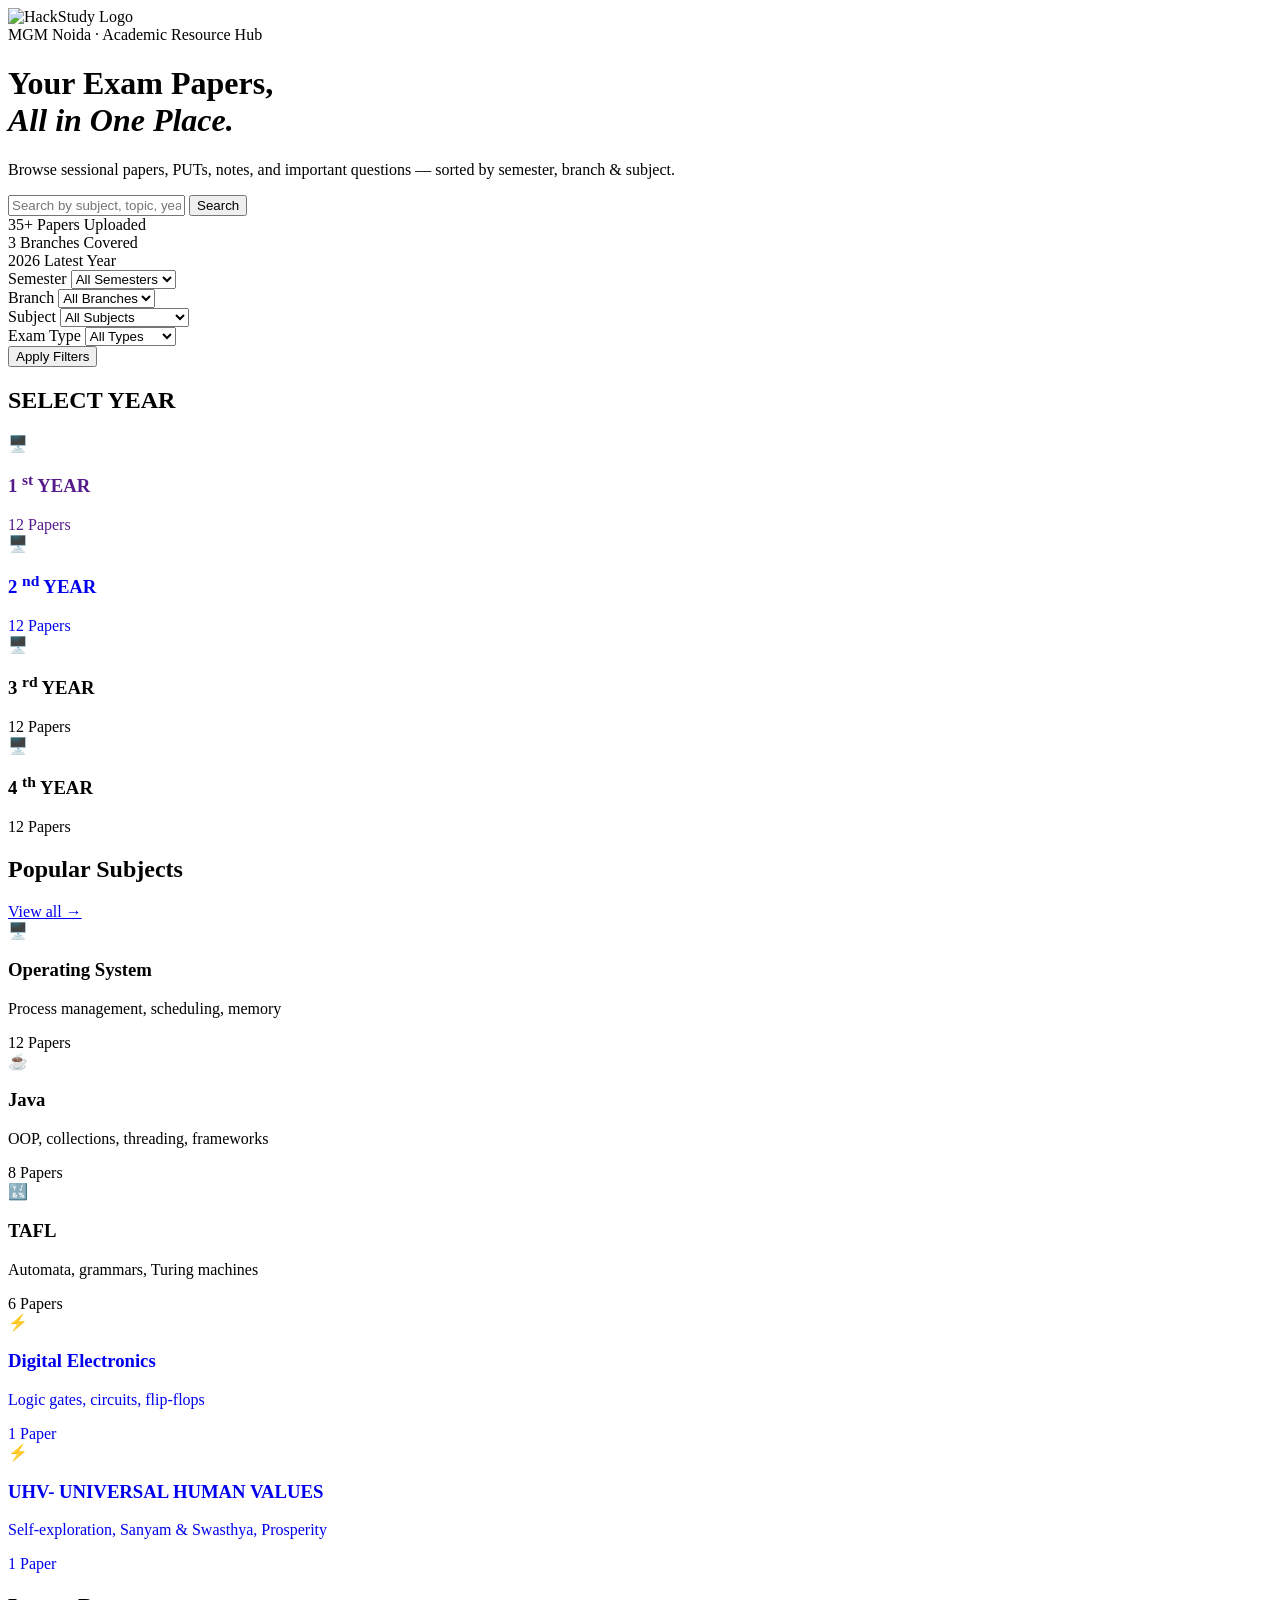
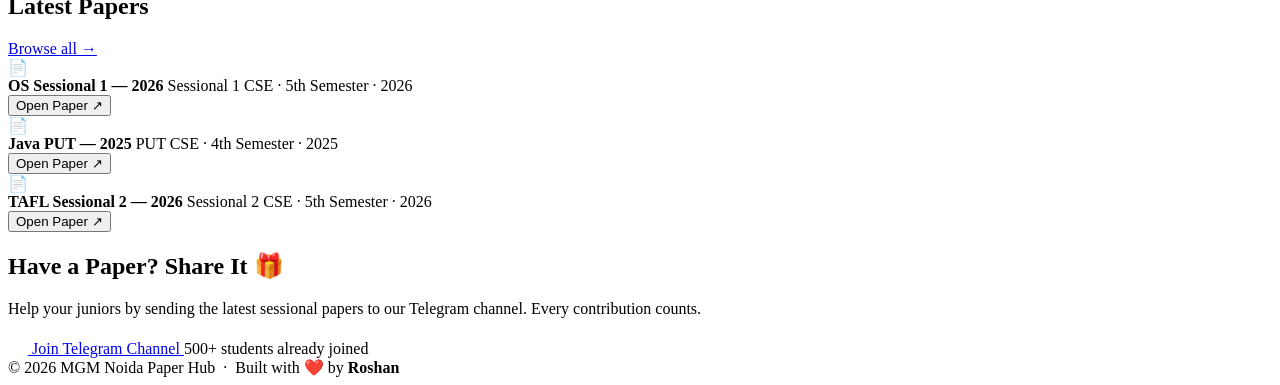
==== index.html @ 0af88315 "fix: correct Telegram link redirect behavior" ====
<!DOCTYPE html>
<html lang="en">

<head>
  <meta charset="UTF-8" />
  <meta name="viewport" content="width=device-width, initial-scale=1.0" />
  <title>HackStudy</title>
  <link
    href="https://fonts.googleapis.com/css2?family=Syne:wght@400;600;700;800&family=DM+Sans:ital,opsz,wght@0,9..40,300;0,9..40,400;0,9..40,500;1,9..40,300&display=swap"
    rel="stylesheet">
  <link rel="stylesheet" href="./css/style.css">
  <link rel="shortcut icon" href="favicon.ico" type="image/x-icon">
</head>

<body>


  <header>
    <nav class="navbar">
      <img src="./assets/images/logo.png" alt="HackStudy Logo" class="logo-img">
    </nav>
    <div class="header-bg-lines"></div>
    <div class="header-orb"></div>
    <div class="header-orb2"></div>
    <div class="header-inner">
      <div class="header-badge fade-up">
        <span></span> MGM Noida · Academic Resource Hub
      </div>
      <h1 class="fade-up delay-1">
        Your Exam Papers,<br><em>All in One Place.</em>
      </h1>
      <p class="fade-up delay-2">
        Browse sessional papers, PUTs, notes, and important questions — sorted by semester, branch & subject.
      </p>
      <div class="search-wrap fade-up delay-3">
        <input type="text" placeholder="Search by subject, topic, year…" />
        <button>Search</button>
      </div>
      <div class="header-stats fade-up delay-4">
        <div class="stat">
          <span class="stat-num">35+</span>
          <span class="stat-label">Papers Uploaded</span>
        </div>
        <div class="stat">
          <span class="stat-num">3</span>
          <span class="stat-label">Branches Covered</span>
        </div>
        <div class="stat">
          <span class="stat-num">2026</span>
          <span class="stat-label">Latest Year</span>
        </div>
      </div>
    </div>
  </header>

  <div class="container">

    <!-- Filters -->
    <div class="filter-bar fade-up">
      <div class="filter-group">
        <label>Semester</label>
        <select>
          <option>All Semesters</option>
          <option>3rd</option>
          <option>4th</option>
          <option>5th</option>
        </select>
      </div>
      <div class="filter-group">
        <label>Branch</label>
        <select>
          <option>All Branches</option>
          <option>CSE</option>
          <option>IT</option>
          <option>ECE</option>
        </select>
      </div>
      <div class="filter-group">
        <label>Subject</label>
        <select>
          <option>All Subjects</option>
          <option>Operating System</option>
          <option>Java</option>
          <option>TAFL</option>
          <option>Digital Electronics</option>
        </select>
      </div>
      <div class="filter-group">
        <label>Exam Type</label>
        <select>
          <option>All Types</option>
          <option>Sessional 1</option>
          <option>Sessional 2</option>
          <option>PUT</option>
        </select>
      </div>
      <button class="filter-btn">Apply Filters</button>
    </div>


    <div>
      <h2>SELECT YEAR</h2>
    </div>

    <div class="cards">
      <a href="" style="text-decoration:none;">
        <div class="card" style="--card-accent:#e85d26; --pill-bg:#fff0ea; --pill-color:#c94a13;">
          <span class="card-icon">🖥️</span>
          <h3>1 <sup>st</sup> YEAR</h3>
          <p></p>
          <span class="pill">12 Papers</span>
        </div>
      </a>


      <a href="./pages/subTwo.html" style="text-decoration:none;">
        <div class="card" style="--card-accent:#e85d26; --pill-bg:#fff0ea; --pill-color:#c94a13;">
          <span class="card-icon">🖥️</span>
          <h3>2 <sup>nd</sup> YEAR</h3>
          <p></p>
          <span class="pill">12 Papers</span>
        </div>
      </a>


      <div class="card" style="--card-accent:#e85d26; --pill-bg:#fff0ea; --pill-color:#c94a13;">
        <span class="card-icon">🖥️</span>
        <h3>3 <sup>rd</sup> YEAR</h3>
        <p></p>
        <span class="pill">12 Papers</span>
      </div>
      <div class="card" style="--card-accent:#e85d26; --pill-bg:#fff0ea; --pill-color:#c94a13;">
        <span class="card-icon">🖥️</span>
        <h3>4 <sup>th</sup> YEAR</h3>
        <p></p>
        <span class="pill">12 Papers</span>
      </div>
    </div>


    <!-- Popular Subjects -->
    <div class="section-header">
      <h2 class="section-title">Popular Subjects</h2>
      <a href="#" class="section-link">View all →</a>
    </div>

    <div class="cards">
      <div class="card" style="--card-accent:#e85d26; --pill-bg:#fff0ea; --pill-color:#c94a13;">
        <span class="card-icon">🖥️</span>
        <h3>Operating System</h3>
        <p>Process management, scheduling, memory</p>
        <span class="pill">12 Papers</span>
      </div>
      <div class="card" style="--card-accent:#3b5bdb; --pill-bg:#eaf0ff; --pill-color:#2d4fbb;">
        <span class="card-icon">☕</span>
        <h3>Java</h3>
        <p>OOP, collections, threading, frameworks</p>
        <span class="pill">8 Papers</span>
      </div>
      <div class="card" style="--card-accent:#7c3aed; --pill-bg:#f3eeff; --pill-color:#6d28d9;">
        <span class="card-icon">🔣</span>
        <h3>TAFL</h3>
        <p>Automata, grammars, Turing machines</p>
        <span class="pill">6 Papers</span>
      </div>
      <a href="./pages/digital.html" style="text-decoration:none;">
        <div class="card" style="--card-accent:#059669; --pill-bg:#ecfdf5; --pill-color:#047857;">
          <span class="card-icon">⚡</span>
          <h3>Digital Electronics</h3>
          <p>Logic gates, circuits, flip-flops</p>
          <span class="pill">1 Paper</span>
        </div>
      </a>
      <a href="./pages/UHV.html" style="text-decoration:none;">
        <div class="card" style="--card-accent:#059669; --pill-bg:#ecfdf5; --pill-color:#047857;">
          <span class="card-icon">⚡</span>
          <h3>UHV- UNIVERSAL HUMAN VALUES</h3>
          <p>Self-exploration, Sanyam & Swasthya, Prosperity</p>
          <span class="pill">1 Paper</span>
        </div>
      </a>
    </div>

    <!-- Latest Papers -->
    <div class="section-header">
      <h2 class="section-title">Latest Papers</h2>
      <a href="#" class="section-link">Browse all →</a>
    </div>

    <div class="paper-list">
      <div class="paper-item">
        <div class="paper-icon">📄</div>
        <div class="paper-meta">
          <strong>OS Sessional 1 — 2026</strong>
          <span>
            <span class="paper-tag tag-sess">Sessional 1</span>
            CSE · 5th Semester · 2026
          </span>
        </div>
        <button class="paper-btn">Open Paper ↗</button>
      </div>

      <div class="paper-item">
        <div class="paper-icon">📄</div>
        <div class="paper-meta">
          <strong>Java PUT — 2025</strong>
          <span>
            <span class="paper-tag tag-put">PUT</span>
            CSE · 4th Semester · 2025
          </span>
        </div>
        <button class="paper-btn">Open Paper ↗</button>
      </div>

      <div class="paper-item">
        <div class="paper-icon">📄</div>
        <div class="paper-meta">
          <strong>TAFL Sessional 2 — 2026</strong>
          <span>
            <span class="paper-tag tag-sess">Sessional 2</span>
            CSE · 5th Semester · 2026
          </span>
        </div>
        <button class="paper-btn">Open Paper ↗</button>
      </div>
    </div>

    <!-- Contribute CTA -->
    <div class="contribute-box">
      <div class="contribute-text">
        <h2>Have a Paper? Share It 🎁</h2>
        <p>Help your juniors by sending the latest sessional papers to our Telegram channel. Every contribution counts.
        </p>
      </div>
      <div class="contribute-actions">
        <a href="https://t.me/+d8AozSrEgHFjOGM1" target="_blank" rel="noopener noreferrer" class="tg-btn">
          <svg width="20" height="20" viewBox="0 0 24 24" fill="white">
            <path
              d="M11.944 0A12 12 0 0 0 0 12a12 12 0 0 0 12 12 12 12 0 0 0 12-12A12 12 0 0 0 12 0a12 12 0 0 0-.056 0zm4.962 7.224c.1-.002.321.023.465.14a.506.506 0 0 1 .171.325c.016.093.036.306.02.472-.18 1.898-.962 6.502-1.36 8.627-.168.9-.499 1.201-.82 1.23-.696.065-1.225-.46-1.9-.902-1.056-.693-1.653-1.124-2.678-1.8-1.185-.78-.417-1.21.258-1.91.177-.184 3.247-2.977 3.307-3.23.007-.032.014-.15-.056-.212s-.174-.041-.249-.024c-.106.024-1.793 1.14-5.061 3.345-.48.33-.913.49-1.302.48-.428-.008-1.252-.241-1.865-.44-.752-.245-1.349-.374-1.297-.789.027-.216.325-.437.893-.663 3.498-1.524 5.83-2.529 6.998-3.014 3.332-1.386 4.025-1.627 4.476-1.635z" />
          </svg>
          Join Telegram Channel
        </a>
        <span class="tg-note">500+ students already joined</span>
      </div>
    </div>

  </div>

  <footer>
    © 2026 MGM Noida Paper Hub &nbsp;·&nbsp; Built with ❤️ by <strong>Roshan</strong>
  </footer>

</body>

</html>
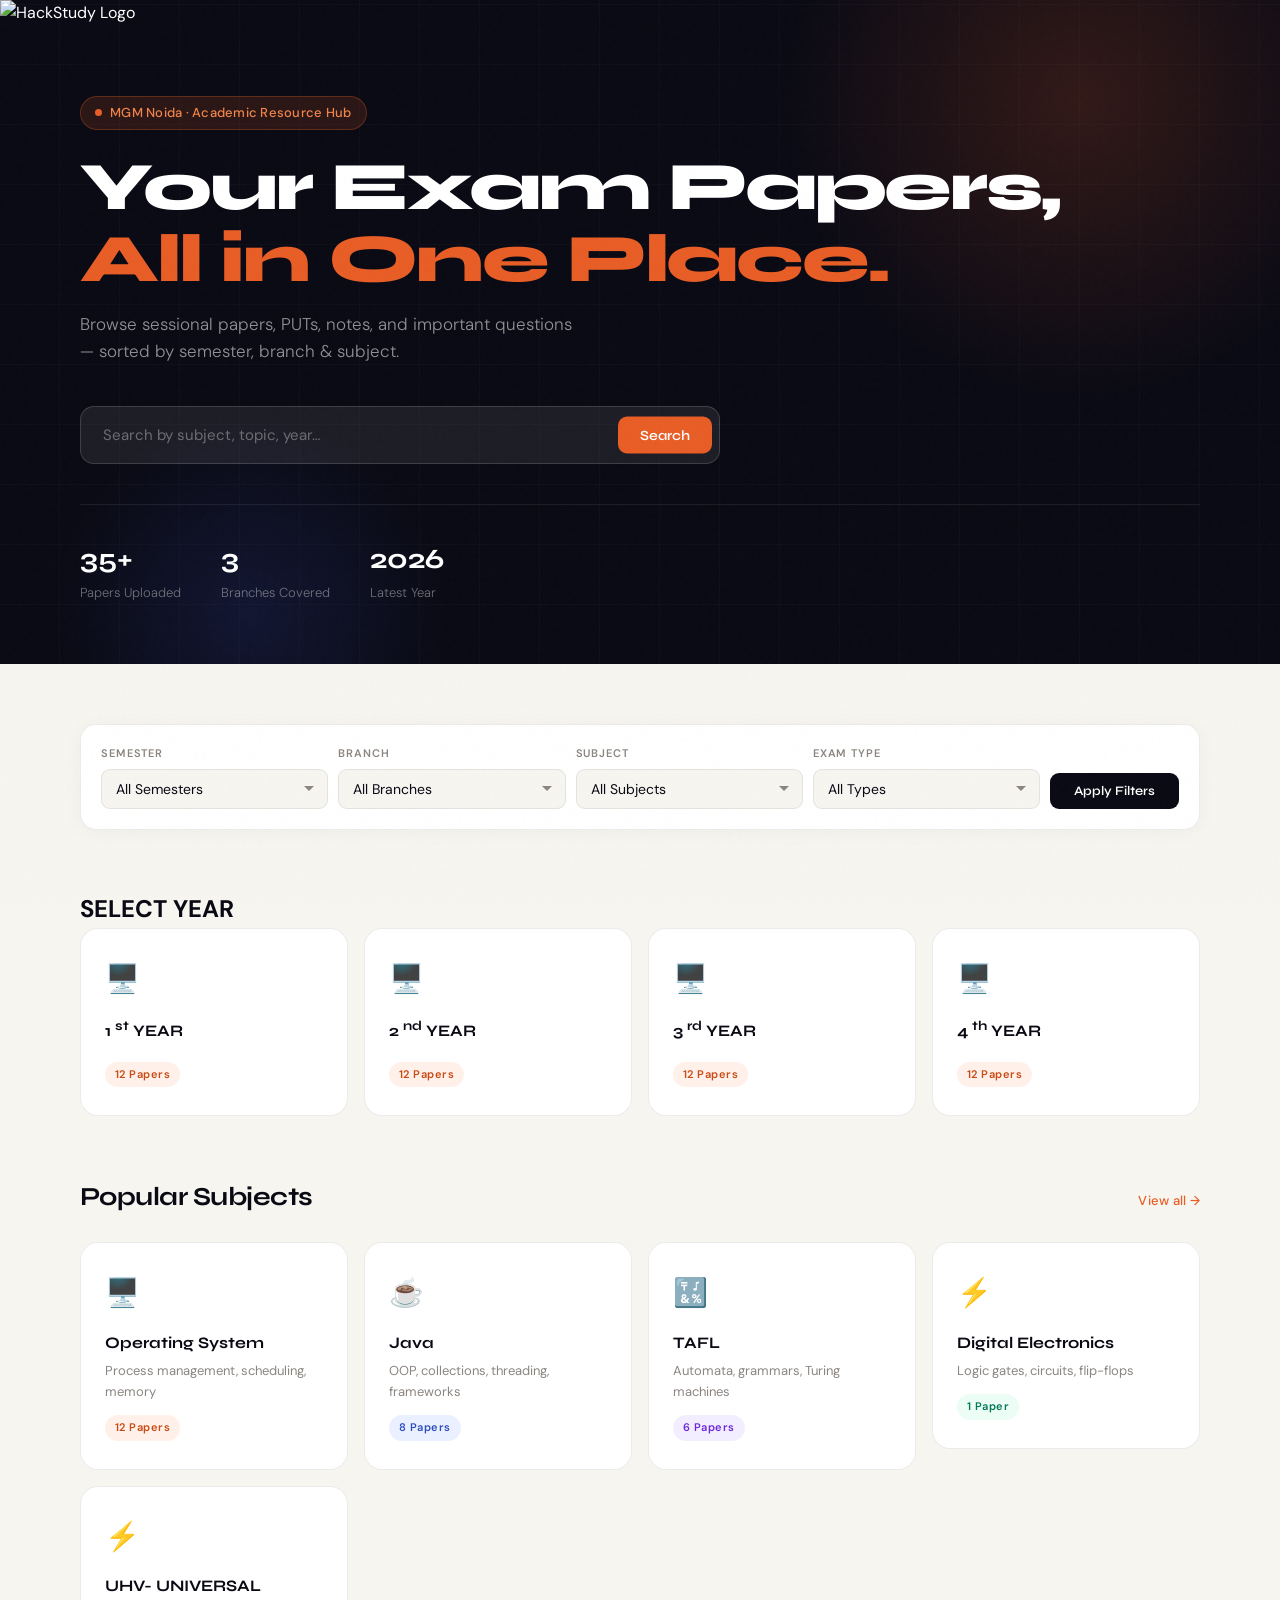
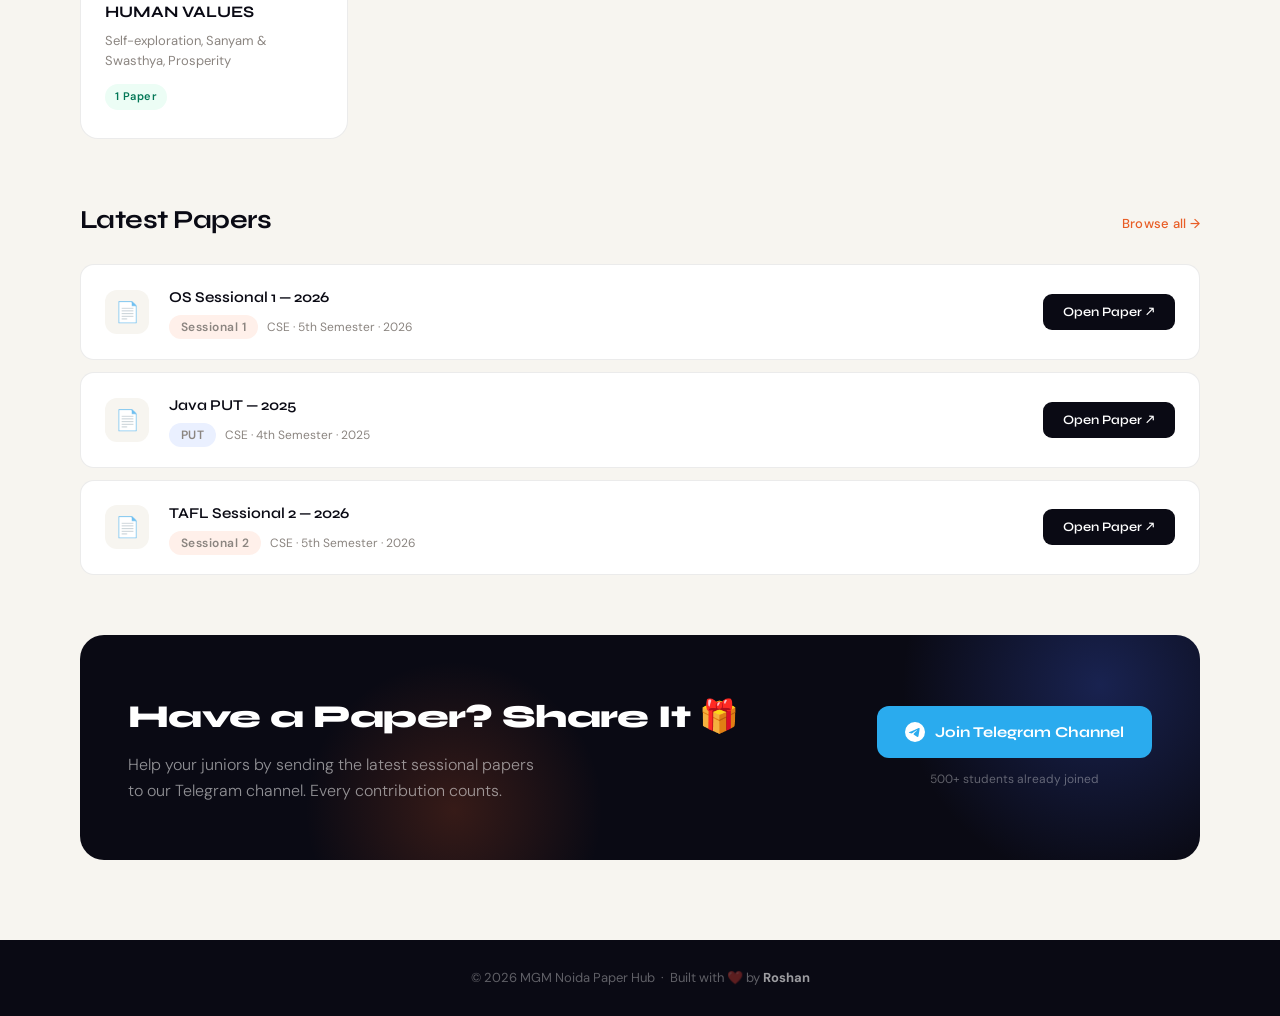
==== commit 03ba792b: "feat: add HackStudy favicon" ====
--- a/index.html
+++ b/index.html
@@ -5,6 +5,7 @@
   <meta charset="UTF-8" />
   <meta name="viewport" content="width=device-width, initial-scale=1.0" />
   <title>HackStudy</title>
+  <link rel="icon" href="favi/hackStudy.png">
   <link
     href="https://fonts.googleapis.com/css2?family=Syne:wght@400;600;700;800&family=DM+Sans:ital,opsz,wght@0,9..40,300;0,9..40,400;0,9..40,500;1,9..40,300&display=swap"
     rel="stylesheet">
--- a/css/style.css
+++ b/css/style.css
@@ -0,0 +1,595 @@
+:root {
+      --ink: #0a0a14;
+      --paper: #f7f5f0;
+      --cream: #ede9e1;
+      --accent: #e85d26;
+      --accent2: #3b5bdb;
+      --muted: #8b8580;
+      --card-bg: #ffffff;
+      --border: rgba(0,0,0,0.08);
+    }
+
+    * {
+      margin: 0;
+      padding: 0;
+      box-sizing: border-box;
+      
+    }
+
+    body {
+      background: var(--paper);
+      color: var(--ink);
+      font-family: 'DM Sans', sans-serif;
+      line-height: 1.6;
+      overflow-x: hidden;
+    }
+
+    /* ─── NOISE TEXTURE OVERLAY ─── */
+    body::before {
+      content: '';
+      position: fixed;
+      inset: 0;
+      background-image: url("data:image/svg+xml,%3Csvg viewBox='0 0 200 200' xmlns='http://www.w3.org/2000/svg'%3E%3Cfilter id='noise'%3E%3CfeTurbulence type='fractalNoise' baseFrequency='0.9' numOctaves='4' stitchTiles='stitch'/%3E%3C/filter%3E%3Crect width='100%25' height='100%25' filter='url(%23noise)' opacity='0.04'/%3E%3C/svg%3E");
+      pointer-events: none;
+      z-index: 999;
+      opacity: 0.4;
+    }
+
+    /* ─── HEADER ─── */
+    header {
+      background: var(--ink);
+      color: white;
+      padding: 0;
+      position: relative;
+      overflow: hidden;
+    }
+
+    .header-bg-lines {
+      position: absolute;
+      inset: 0;
+      background-image:
+        repeating-linear-gradient(0deg, transparent, transparent 59px, rgba(255,255,255,0.04) 60px),
+        repeating-linear-gradient(90deg, transparent, transparent 59px, rgba(255,255,255,0.04) 60px);
+    }
+
+    .header-orb {
+      position: absolute;
+      width: 600px;
+      height: 600px;
+      border-radius: 50%;
+      background: radial-gradient(circle, rgba(232,93,38,0.18) 0%, transparent 70%);
+      top: -200px;
+      right: -100px;
+      pointer-events: none;
+    }
+
+    .header-orb2 {
+      position: absolute;
+      width: 400px;
+      height: 400px;
+      border-radius: 50%;
+      background: radial-gradient(circle, rgba(59,91,219,0.15) 0%, transparent 70%);
+      bottom: -150px;
+      left: 50px;
+      pointer-events: none;
+    }
+
+    .header-inner {
+      position: relative;
+      z-index: 1;
+      max-width: 1200px;
+      margin: 0 auto;
+      padding: 70px 40px 60px;
+    }
+
+    .header-badge {
+      display: inline-flex;
+      align-items: center;
+      gap: 8px;
+      background: rgba(232,93,38,0.15);
+      border: 1px solid rgba(232,93,38,0.3);
+      color: #f0854a;
+      padding: 6px 14px;
+      border-radius: 100px;
+      font-size: 13px;
+      font-weight: 500;
+      margin-bottom: 22px;
+      letter-spacing: 0.02em;
+    }
+
+    .header-badge span {
+      width: 7px;
+      height: 7px;
+      background: #e85d26;
+      border-radius: 50%;
+      display: inline-block;
+      animation: pulse 2s infinite;
+    }
+
+    @keyframes pulse {
+      0%, 100% { opacity: 1; transform: scale(1); }
+      50% { opacity: 0.5; transform: scale(0.8); }
+    }
+
+    header h1 {
+      font-family: 'Syne', sans-serif;
+      font-size: clamp(38px, 6vw, 68px);
+      font-weight: 800;
+      line-height: 1.05;
+      letter-spacing: -0.03em;
+      margin-bottom: 16px;
+    }
+
+    header h1 em {
+      font-style: normal;
+      color: var(--accent);
+    }
+
+    header p {
+      font-size: 17px;
+      color: rgba(255,255,255,0.55);
+      font-weight: 300;
+      max-width: 500px;
+      margin-bottom: 40px;
+    }
+
+    .search-wrap {
+      max-width: 640px;
+      position: relative;
+    }
+
+    .search-wrap input {
+      width: 100%;
+      padding: 18px 140px 18px 22px;
+      background: rgba(255,255,255,0.08);
+      border: 1px solid rgba(255,255,255,0.15);
+      border-radius: 14px;
+      color: white;
+      font-size: 15px;
+      font-family: 'DM Sans', sans-serif;
+      outline: none;
+      transition: border 0.2s, background 0.2s;
+    }
+
+    .search-wrap input::placeholder { color: rgba(255,255,255,0.35); }
+    .search-wrap input:focus {
+      border-color: rgba(232,93,38,0.5);
+      background: rgba(255,255,255,0.12);
+    }
+
+    .search-wrap button {
+      position: absolute;
+      right: 8px;
+      top: 50%;
+      transform: translateY(-50%);
+      background: var(--accent);
+      color: white;
+      border: none;
+      padding: 10px 22px;
+      border-radius: 9px;
+      font-family: 'Syne', sans-serif;
+      font-weight: 600;
+      font-size: 14px;
+      cursor: pointer;
+      transition: background 0.2s, transform 0.15s;
+    }
+
+    .search-wrap button:hover {
+      background: #d04e1a;
+      transform: translateY(-50%) scale(1.03);
+    }
+
+    .header-stats {
+      display: flex;
+      gap: 40px;
+      margin-top: 40px;
+      padding-top: 32px;
+      border-top: 1px solid rgba(255,255,255,0.08);
+    }
+
+    .stat {
+      display: flex;
+      flex-direction: column;
+      gap: 2px;
+    }
+
+    .stat-num {
+      font-family: 'Syne', sans-serif;
+      font-size: 28px;
+      font-weight: 700;
+      color: white;
+    }
+
+    .stat-label {
+      font-size: 13px;
+      color: rgba(255,255,255,0.4);
+      font-weight: 300;
+    }
+
+    /* ─── MAIN ─── */
+    .container {
+      max-width: 1200px;
+      margin: 0 auto;
+      padding: 60px 40px 80px;
+    }
+
+    /* ─── FILTERS ─── */
+    .filter-bar {
+      display: flex;
+      gap: 10px;
+      flex-wrap: wrap;
+      margin-bottom: 60px;
+      padding: 20px;
+      background: var(--card-bg);
+      border-radius: 16px;
+      border: 1px solid var(--border);
+      box-shadow: 0 2px 20px rgba(0,0,0,0.04);
+    }
+
+    .filter-bar label {
+      font-size: 11px;
+      font-weight: 600;
+      letter-spacing: 0.08em;
+      text-transform: uppercase;
+      color: var(--muted);
+      display: block;
+      margin-bottom: 6px;
+    }
+
+    .filter-group {
+      display: flex;
+      flex-direction: column;
+      flex: 1;
+      min-width: 140px;
+    }
+
+    .filter-group select {
+      padding: 10px 14px;
+      border-radius: 9px;
+      border: 1.5px solid var(--border);
+      background: var(--paper);
+      font-family: 'DM Sans', sans-serif;
+      font-size: 14px;
+      color: var(--ink);
+      outline: none;
+      cursor: pointer;
+      transition: border-color 0.2s;
+      appearance: none;
+      background-image: url("data:image/svg+xml,%3Csvg xmlns='http://www.w3.org/2000/svg' width='12' height='12' viewBox='0 0 12 12'%3E%3Cpath fill='%238b8580' d='M6 8L1 3h10z'/%3E%3C/svg%3E");
+      background-repeat: no-repeat;
+      background-position: right 12px center;
+      padding-right: 32px;
+    }
+
+    .filter-group select:focus { border-color: var(--accent2); }
+
+    .filter-btn {
+      align-self: flex-end;
+      padding: 10px 24px;
+      background: var(--ink);
+      color: white;
+      border: none;
+      border-radius: 9px;
+      font-family: 'Syne', sans-serif;
+      font-weight: 600;
+      font-size: 13px;
+      cursor: pointer;
+      transition: background 0.2s;
+      white-space: nowrap;
+    }
+
+    .filter-btn:hover { background: #1e1e2e; }
+
+    /* ─── SECTION HEADER ─── */
+    .section-header {
+      display: flex;
+      align-items: baseline;
+      justify-content: space-between;
+      margin-bottom: 24px;
+    }
+
+    .section-title {
+      font-family: 'Syne', sans-serif;
+      font-size: 26px;
+      font-weight: 700;
+      letter-spacing: -0.02em;
+    }
+
+    .section-link {
+      font-size: 13px;
+      color: var(--accent);
+      text-decoration: none;
+      font-weight: 500;
+      letter-spacing: 0.02em;
+    }
+
+    .section-link:hover { text-decoration: underline; }
+
+    /* ─── SUBJECT CARDS ─── */
+    .cards {
+      display: grid;
+      grid-template-columns: repeat(auto-fill, minmax(220px, 1fr));
+      gap: 16px;
+      margin-bottom: 60px;
+    }
+
+    .card {
+      background: var(--card-bg);
+      padding: 28px 24px;
+      border-radius: 18px;
+      border: 1.5px solid var(--border);
+      text-decoration: none;
+      color: inherit;
+      transition: transform 0.2s, box-shadow 0.2s, border-color 0.2s;
+      cursor: pointer;
+      position: relative;
+      overflow: hidden;
+    }
+
+    .card::after {
+      content: '';
+      position: absolute;
+      bottom: 0;
+      left: 0;
+      right: 0;
+      height: 3px;
+      background: var(--card-accent, var(--accent));
+      transform: scaleX(0);
+      transform-origin: left;
+      transition: transform 0.25s ease;
+    }
+
+    .card:hover {
+      transform: translateY(-4px);
+      box-shadow: 0 16px 40px rgba(0,0,0,0.1);
+      border-color: transparent;
+    }
+
+    .card:hover::after { transform: scaleX(1); }
+
+    .card-icon {
+      font-size: 28px;
+      margin-bottom: 14px;
+      display: block;
+    }
+
+    .card h3 {
+      font-family: 'Syne', sans-serif;
+      font-size: 16px;
+      font-weight: 700;
+      margin-bottom: 6px;
+      color: var(--ink);
+    }
+
+    .card p {
+      font-size: 13px;
+      color: var(--muted);
+    }
+
+    .card .pill {
+      display: inline-block;
+      margin-top: 12px;
+      padding: 4px 10px;
+      border-radius: 100px;
+      font-size: 11px;
+      font-weight: 600;
+      letter-spacing: 0.04em;
+      background: var(--pill-bg, #f0f0ff);
+      color: var(--pill-color, var(--accent2));
+    }
+
+    /* ─── PAPER LIST ─── */
+    .paper-list {
+      display: grid;
+      gap: 12px;
+      margin-bottom: 60px;
+    }
+
+    .paper-item {
+      background: var(--card-bg);
+      padding: 20px 24px;
+      border-radius: 14px;
+      border: 1.5px solid var(--border);
+      display: flex;
+      align-items: center;
+      gap: 20px;
+      transition: border-color 0.2s, box-shadow 0.2s;
+    }
+
+    .paper-item:hover {
+      border-color: rgba(59,91,219,0.2);
+      box-shadow: 0 8px 30px rgba(0,0,0,0.06);
+    }
+
+    .paper-icon {
+      width: 44px;
+      height: 44px;
+      border-radius: 12px;
+      background: var(--paper);
+      display: flex;
+      align-items: center;
+      justify-content: center;
+      font-size: 20px;
+      flex-shrink: 0;
+    }
+
+    .paper-meta {
+      flex: 1;
+    }
+
+    .paper-meta strong {
+      display: block;
+      font-family: 'Syne', sans-serif;
+      font-size: 15px;
+      font-weight: 600;
+      margin-bottom: 4px;
+    }
+
+    .paper-meta span {
+      font-size: 12px;
+      color: var(--muted);
+    }
+
+    .paper-tag {
+      padding: 4px 12px;
+      border-radius: 100px;
+      font-size: 11px;
+      font-weight: 600;
+      letter-spacing: 0.04em;
+      margin-right: 6px;
+    }
+
+    .tag-sess { background: #fff0ea; color: #c94a13; }
+    .tag-put  { background: #eaf0ff; color: #2d4fbb; }
+
+    .paper-btn {
+      background: var(--ink);
+      color: white;
+      border: none;
+      padding: 10px 20px;
+      border-radius: 9px;
+      font-family: 'Syne', sans-serif;
+      font-size: 13px;
+      font-weight: 600;
+      cursor: pointer;
+      transition: background 0.2s, transform 0.15s;
+      flex-shrink: 0;
+    }
+
+    .paper-btn:hover {
+      background: var(--accent2);
+      transform: scale(1.03);
+    }
+
+    /* ─── TELEGRAM BOX ─── */
+    .contribute-box {
+      background: var(--ink);
+      color: white;
+      padding: 56px 48px;
+      border-radius: 24px;
+      display: flex;
+      align-items: center;
+      justify-content: space-between;
+      gap: 40px;
+      position: relative;
+      overflow: hidden;
+    }
+
+    .contribute-box::before {
+      content: '';
+      position: absolute;
+      width: 400px;
+      height: 400px;
+      border-radius: 50%;
+      background: radial-gradient(circle, rgba(59,91,219,0.3) 0%, transparent 70%);
+      top: -150px;
+      right: -100px;
+      pointer-events: none;
+    }
+
+    .contribute-box::after {
+      content: '';
+      position: absolute;
+      width: 300px;
+      height: 300px;
+      border-radius: 50%;
+      background: radial-gradient(circle, rgba(232,93,38,0.2) 0%, transparent 70%);
+      bottom: -100px;
+      left: 20%;
+      pointer-events: none;
+    }
+
+    .contribute-text { position: relative; z-index: 1; }
+
+    .contribute-text h2 {
+      font-family: 'Syne', sans-serif;
+      font-size: 32px;
+      font-weight: 800;
+      margin-bottom: 10px;
+      letter-spacing: -0.02em;
+    }
+
+    .contribute-text p {
+      font-size: 16px;
+      color: rgba(255,255,255,0.55);
+      font-weight: 300;
+      max-width: 420px;
+    }
+
+    .contribute-actions {
+      display: flex;
+      flex-direction: column;
+      gap: 12px;
+      align-items: center;
+      position: relative;
+      z-index: 1;
+      flex-shrink: 0;
+    }
+
+    .tg-btn {
+      display: inline-flex;
+      align-items: center;
+      gap: 10px;
+      padding: 14px 28px;
+      background: #2AABEE;
+      color: white;
+      text-decoration: none;
+      border-radius: 12px;
+      font-family: 'Syne', sans-serif;
+      font-weight: 700;
+      font-size: 15px;
+      transition: background 0.2s, transform 0.15s;
+      white-space: nowrap;
+    }
+
+    .tg-btn:hover {
+      background: #1a9bde;
+      transform: scale(1.04);
+    }
+
+    .tg-note {
+      font-size: 12px;
+      color: rgba(255,255,255,0.35);
+    }
+
+    /* ─── FOOTER ─── */
+    footer {
+      background: var(--ink);
+      color: rgba(255,255,255,0.35);
+      text-align: center;
+      padding: 28px 20px;
+      font-size: 13px;
+      margin-top: 0;
+    }
+
+    footer strong { color: rgba(255,255,255,0.6); }
+
+    /* ─── ANIMATIONS ─── */
+    .fade-up {
+      opacity: 0;
+      transform: translateY(20px);
+      animation: fadeUp 0.5s forwards;
+    }
+
+    @keyframes fadeUp {
+      to { opacity: 1; transform: translateY(0); }
+    }
+
+    .delay-1 { animation-delay: 0.1s; }
+    .delay-2 { animation-delay: 0.2s; }
+    .delay-3 { animation-delay: 0.3s; }
+    .delay-4 { animation-delay: 0.4s; }
+
+    @media (max-width: 700px) {
+      .header-inner { padding: 50px 24px 44px; }
+      .container { padding: 40px 20px 60px; }
+      .header-stats { gap: 24px; }
+      .contribute-box { flex-direction: column; padding: 36px 28px; text-align: center; }
+      .contribute-text p { margin: 0 auto; }
+      .filter-bar { flex-direction: column; }
+    }
+    .logo-img {
+      height: 150px;
+      width: 180px;
+      
+    }
